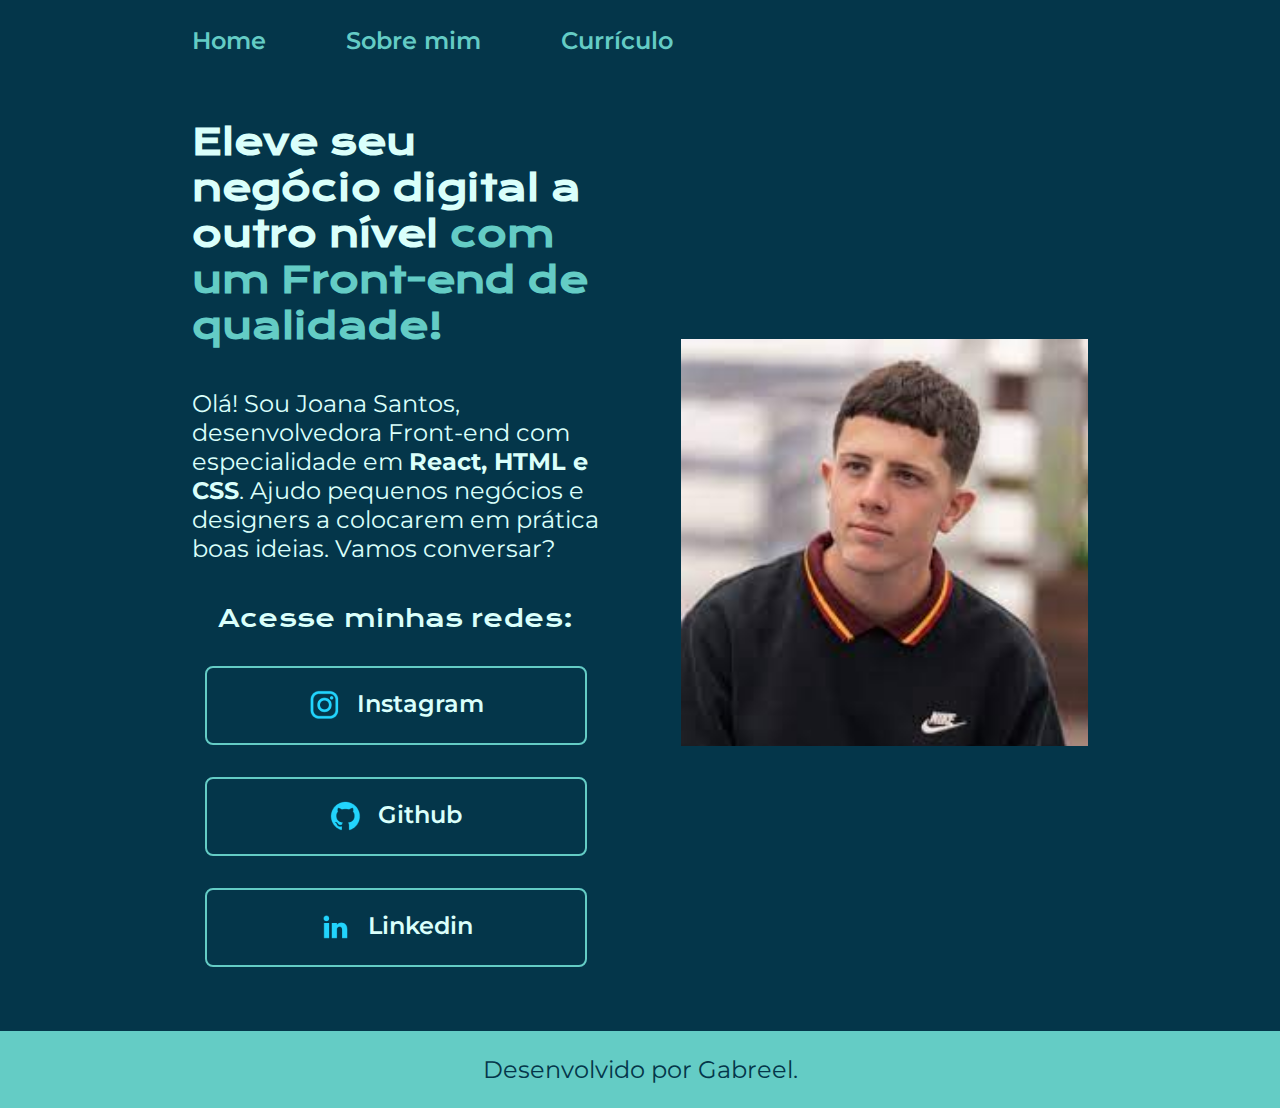
==== index.html @ ab581e44 "Add files via upload" ====
<!DOCTYPE html>
<html lang="pt-br">
<head>
    <meta charset="UTF-8">
    <meta name="viewport" content="width=device-width, initial-scale=1.0">
    <title>Document</title>
    <link rel = "stylesheet" href = "./styles/style.css">
</head>
<body>
    <header class = "cabecalho">
        <nav class = "cabecalho__menu">
            <a class = "cabecalho__menu__link" href = "index.html">Home</a>
            <a class = "cabecalho__menu__link" href = "about.html">Sobre mim</a>
            <a class = "cabecalho__menu__link" href = "curriculum.html">Currículo</a>
        </nav>
    </header>
    <main class = "apresentacao">
        <section class = "apresentacao__conteudo">
            <h1 class = "apresentacao__conteudo__titulo">Eleve seu negócio digital a outro nível <strong class = "titulo-destaque">com um Front-end de qualidade!</strong></h1>
            <p class = "apresentacao__conteudo__texto">Olá! Sou Joana Santos, desenvolvedora Front-end com especialidade em <strong>React, HTML e CSS</strong>. Ajudo pequenos negócios e designers a colocarem em prática boas ideias. Vamos conversar?</p>
            <div class = "apresentacao__links">
                <h2 class = "apresentacao__links__subtitulo">Acesse minhas redes:</h2>
                <a class = "apresentacao__links__link" href = "https://instagram.com/gabreel_costa">
                    <img src = "./assets/instagram.png">
                    Instagram</a>
                <a class = "apresentacao__links__link" href = "https://github.com/Gabreeel">
                    <img src = "./assets/github.png">
                    Github</a>
                <a class = "apresentacao__links__link" href = "piroca.com">
                    <img src = "./assets/linkedin.png">
                    Linkedin</a>    
            </div>
        </section>
        <img class = "apresentacao__imagem" src = "images.jpg" alt = "Foto do Gabriel Costa Santana fake">    
        </main>
    <footer class = "rodape">
        <p>Desenvolvido por Gabreel.</p>
    </footer>
</body>
</html>
---- styles/style.css ----
@import url('https://fonts.googleapis.com/css2?family=Krona+One&display=swap');
@import url('https://fonts.googleapis.com/css2?family=Krona+One&family=Montserrat&display=swap');
@import url('https://fonts.googleapis.com/css2?family=Krona+One&family=Montserrat:wght@400;600&display=swap');

:root{
    --cor-primaria: #04364A;
    --cor-secundaria: #DAFFFB;
    --cor-terciaria: #64CCC5;
    --cor-hover: #176B87;

    --fonte-primaria: 'Krona One', sans-serif;
    --fonte-secundaria: 'Montserrat', sans-serif;
}

*{
    margin: 0;
    padding: 0;
}

body{
    box-sizing: border-box;
    background-color: var(--cor-primaria);
    color: var(--cor-secundaria);
}

.cabecalho{
    padding: 2% 0% 0% 15%;
}

.cabecalho__menu{
    display:flex;
    gap: 80px;
}

.cabecalho__menu__link{
    font-family: var(--fonte-secundaria);
    font-size: 1.5rem;
    font-weight: 600;
    color: var(--cor-terciaria);
    text-decoration: none;
}

.apresentacao{
    padding: 5% 15%;
    display : flex;
    align-items: center;
    justify-content: space-between;
    gap: 82px;
}

.apresentacao__conteudo{
    width: 50%;
    display: flex;
    flex-direction: column;
    gap: 40px;
}

.apresentacao__conteudo__titulo{
    font-family: var(--fonte-primaria);
    font-size: 2.25rem;
}

.titulo-destaque {
    color: var(--cor-terciaria);
}


.apresentacao__conteudo__texto{
    font-family: var(--fonte-secundaria);
    font-size: 1.5rem;
}

.apresentacao__links{
    display: flex;
    flex-direction: column;
    justify-content: space-between;
    align-items: center;
    gap: 32px;
}

.apresentacao__links__subtitulo{
    font-family: var(--fonte-primaria);
    font-weight: 400;
    font-size: 1.5rem;
}

.apresentacao__links__link{
    display: flex;
    justify-content: center;
    gap: 16px;
    border: 2px solid var(--cor-terciaria);
    width: 378px;
    text-align: center;
    border-radius: 8px;
    font-size: 1.5rem;
    font-weight: 600;
    padding: 21.5px 0;
    text-decoration: none;
    color: var(--cor-secundaria);
    font-family: var(--fonte-secundaria);
}

.apresentacao__links__link:hover{
    background-color: var(--cor-hover);
}

.apresentacao__imagem{
    width: 50%
}

.rodape{
    font-family: var(--fonte-secundaria);
    font-size: 1.5rem;
    font-weight: 400;
    text-align: center;
    padding: 24px;
    color: var(--cor-primaria);
    background-color: var(--cor-terciaria);
}

.apresentacao__conteudo__texto a{
    text-decoration: none;
    color: var(--cor-terciaria);
}

.apresentacao__conteudo__listas{
    font-family: var(--fonte-secundaria);
    font-size:  1.5rem;
    font-weight: 400;
    color: var(--cor-terciaria);
}

.img_central{
    border-radius: 60px;
    width: 470px;
    height: 700px;
}

@media (max-width: 1200px ){
    
    .cabecalho{
        padding: 12%;
    }

    .cabecalho__menu{
        justify-content: center;
    }
    
    .apresentacao{
        flex-direction: column-reverse;
        padding: 5%;
    }

    .apresentacao__conteudo{
        width: auto;
    }
}
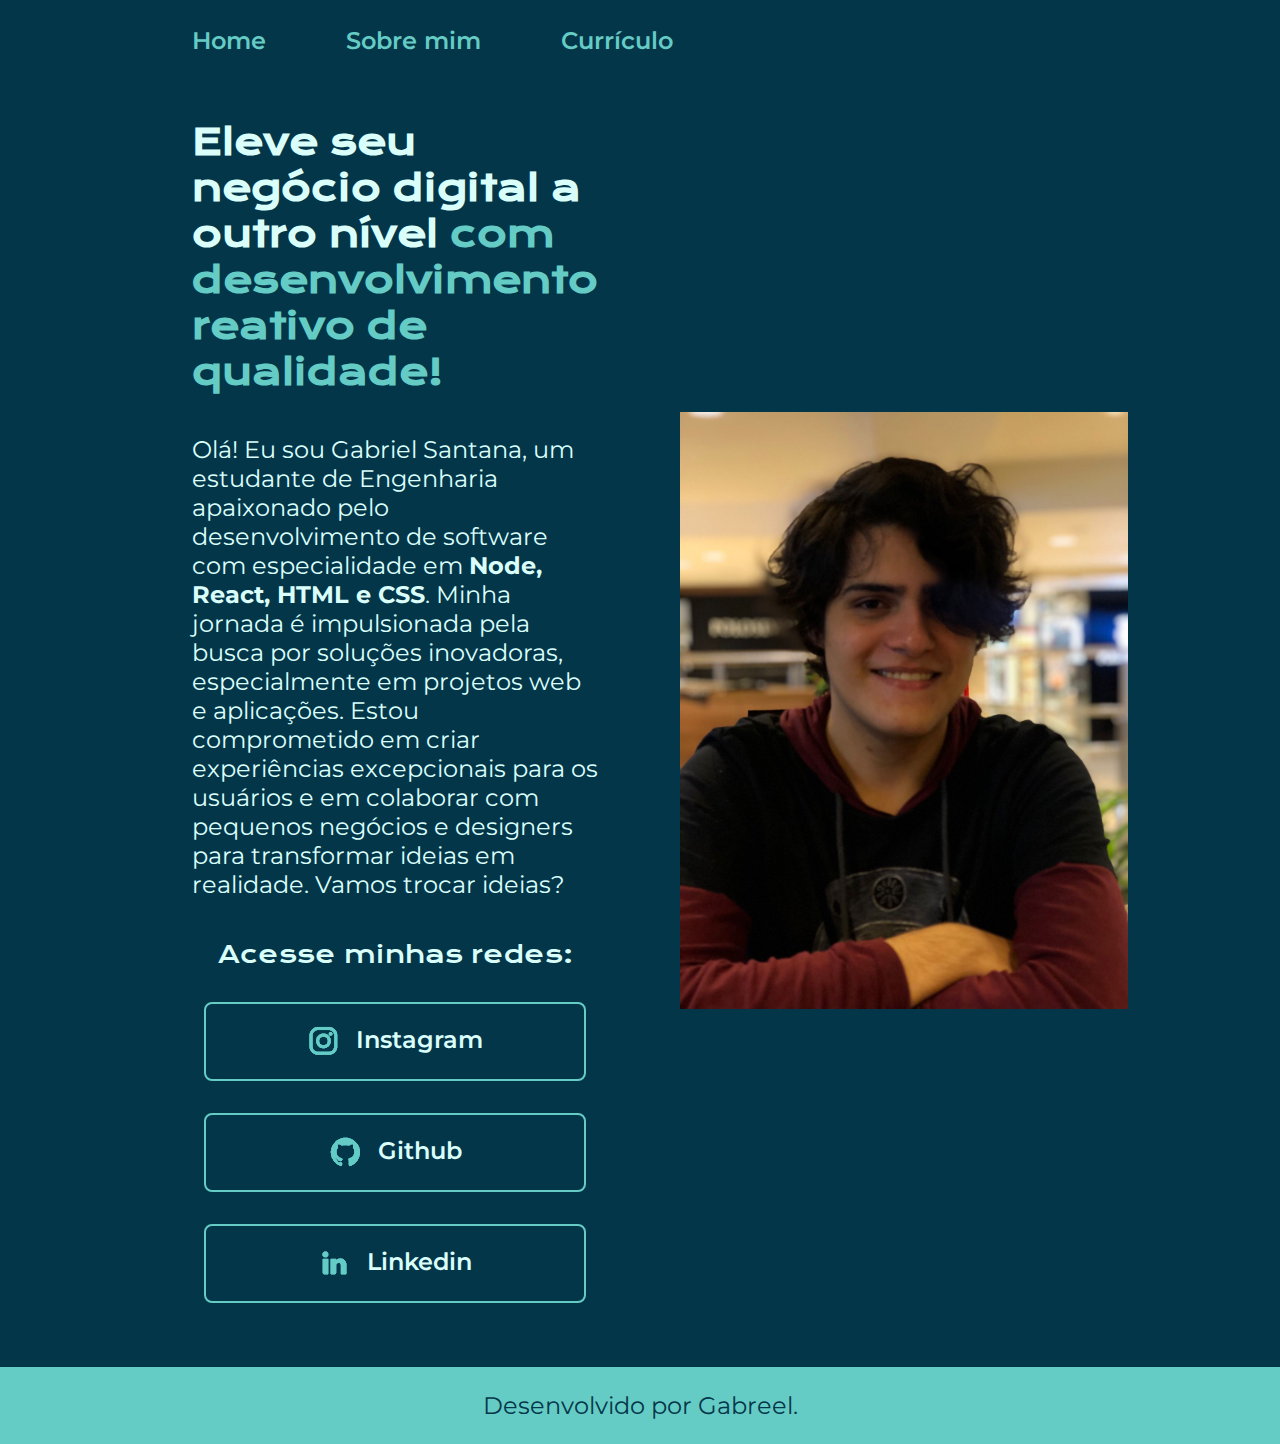
==== commit 7352e87b: "Update index.html" ====
--- a/index.html
+++ b/index.html
@@ -16,8 +16,8 @@
     </header>
     <main class = "apresentacao">
         <section class = "apresentacao__conteudo">
-            <h1 class = "apresentacao__conteudo__titulo">Eleve seu negócio digital a outro nível <strong class = "titulo-destaque">com um Front-end de qualidade!</strong></h1>
-            <p class = "apresentacao__conteudo__texto">Olá! Sou Joana Santos, desenvolvedora Front-end com especialidade em <strong>React, HTML e CSS</strong>. Ajudo pequenos negócios e designers a colocarem em prática boas ideias. Vamos conversar?</p>
+            <h1 class = "apresentacao__conteudo__titulo">Eleve seu negócio digital a outro nível <strong class = "titulo-destaque">com desenvolvimento reativo de qualidade!</strong></h1>
+            <p class = "apresentacao__conteudo__texto">Olá! Eu sou Gabriel Santana, um estudante de Engenharia apaixonado pelo desenvolvimento de software com especialidade em <strong>Node, React, HTML e CSS</strong>. Minha jornada é impulsionada pela busca por soluções inovadoras, especialmente em projetos web e aplicações. Estou comprometido em criar experiências excepcionais para os usuários e em colaborar com pequenos negócios e designers para transformar ideias em realidade. Vamos trocar ideias?</p>
             <div class = "apresentacao__links">
                 <h2 class = "apresentacao__links__subtitulo">Acesse minhas redes:</h2>
                 <a class = "apresentacao__links__link" href = "https://instagram.com/gabreel_costa">
@@ -26,15 +26,15 @@
                 <a class = "apresentacao__links__link" href = "https://github.com/Gabreeel">
                     <img src = "./assets/github.png">
                     Github</a>
-                <a class = "apresentacao__links__link" href = "piroca.com">
+                <a class = "apresentacao__links__link" href = "https://www.linkedin.com/in/gabreel/">
                     <img src = "./assets/linkedin.png">
                     Linkedin</a>    
             </div>
         </section>
-        <img class = "apresentacao__imagem" src = "images.jpg" alt = "Foto do Gabriel Costa Santana fake">    
+        <img class = "apresentacao__imagem" src = "./assets/Gabreel.png" alt = "Foto do Gabriel Santana">    
         </main>
     <footer class = "rodape">
         <p>Desenvolvido por Gabreel.</p>
     </footer>
 </body>
-</html>+</html>
--- a/styles/style.css
+++ b/styles/style.css
@@ -154,4 +154,4 @@
     .apresentacao__conteudo{
         width: auto;
     }
-}+}
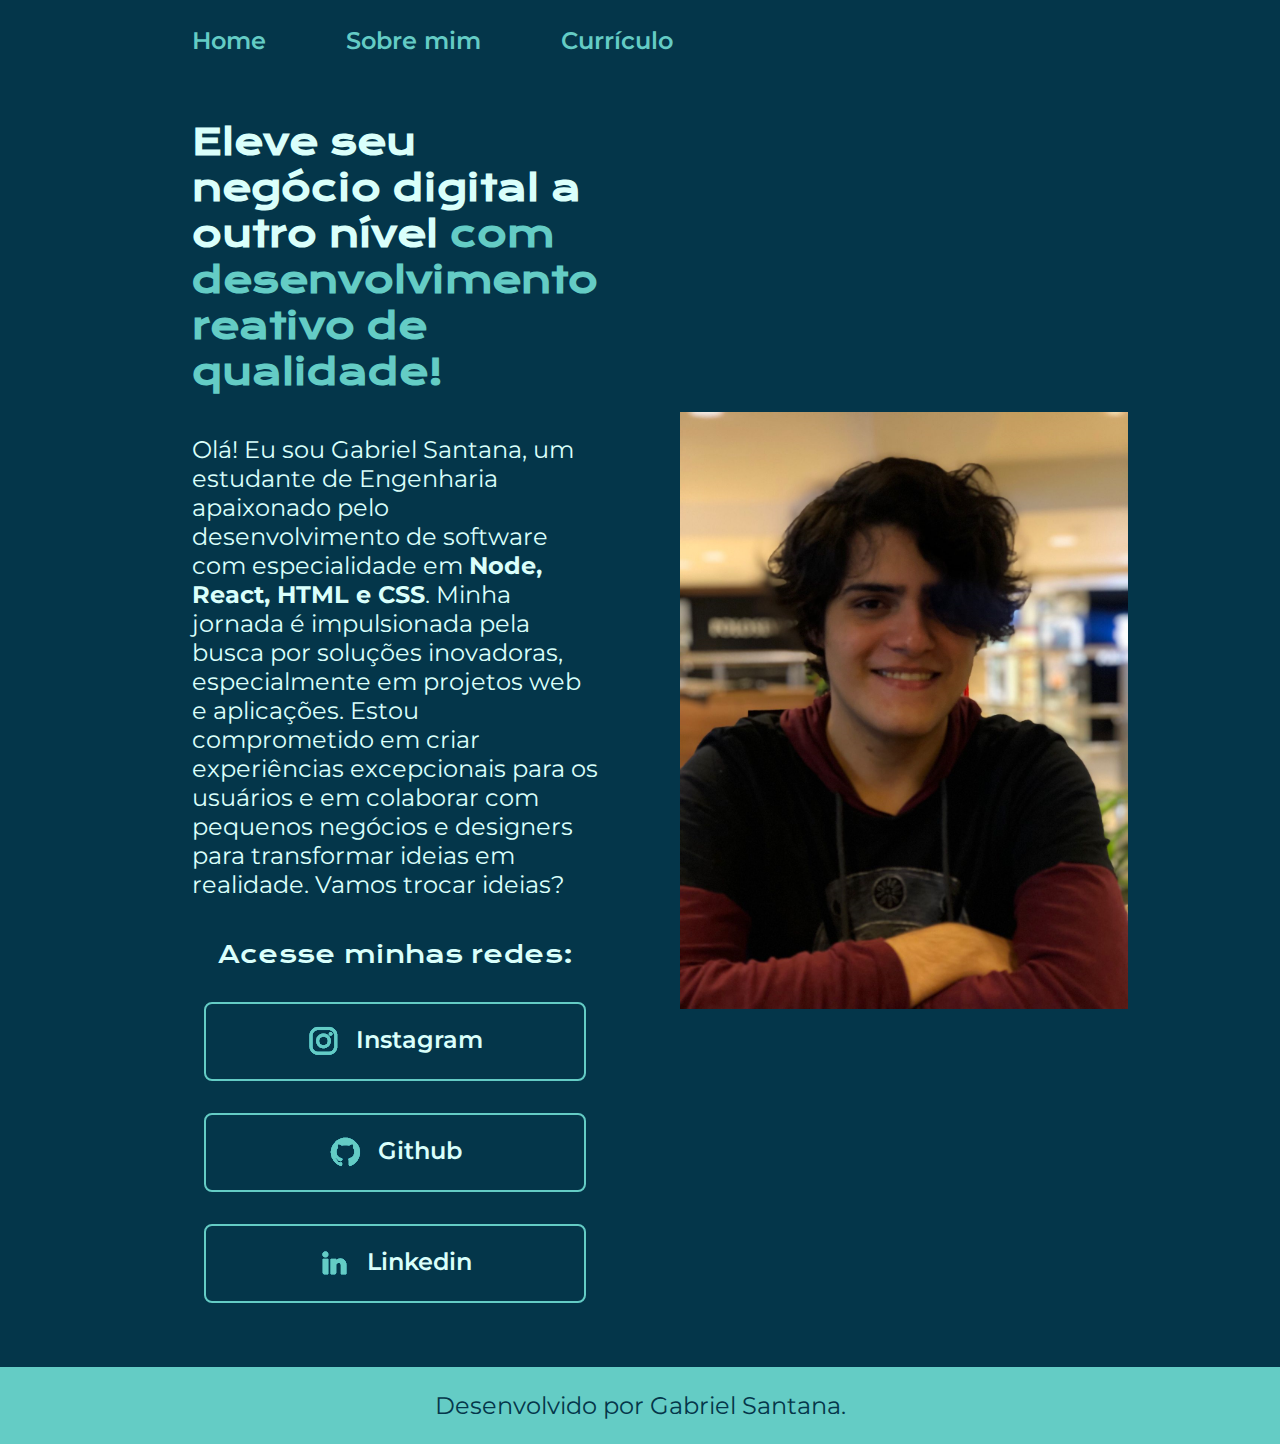
==== commit d485b3aa: "Update index.html" ====
--- a/index.html
+++ b/index.html
@@ -34,7 +34,7 @@
         <img class = "apresentacao__imagem" src = "./assets/Gabreel.png" alt = "Foto do Gabriel Santana">    
         </main>
     <footer class = "rodape">
-        <p>Desenvolvido por Gabreel.</p>
+        <p>Desenvolvido por Gabriel Santana.</p>
     </footer>
 </body>
 </html>
